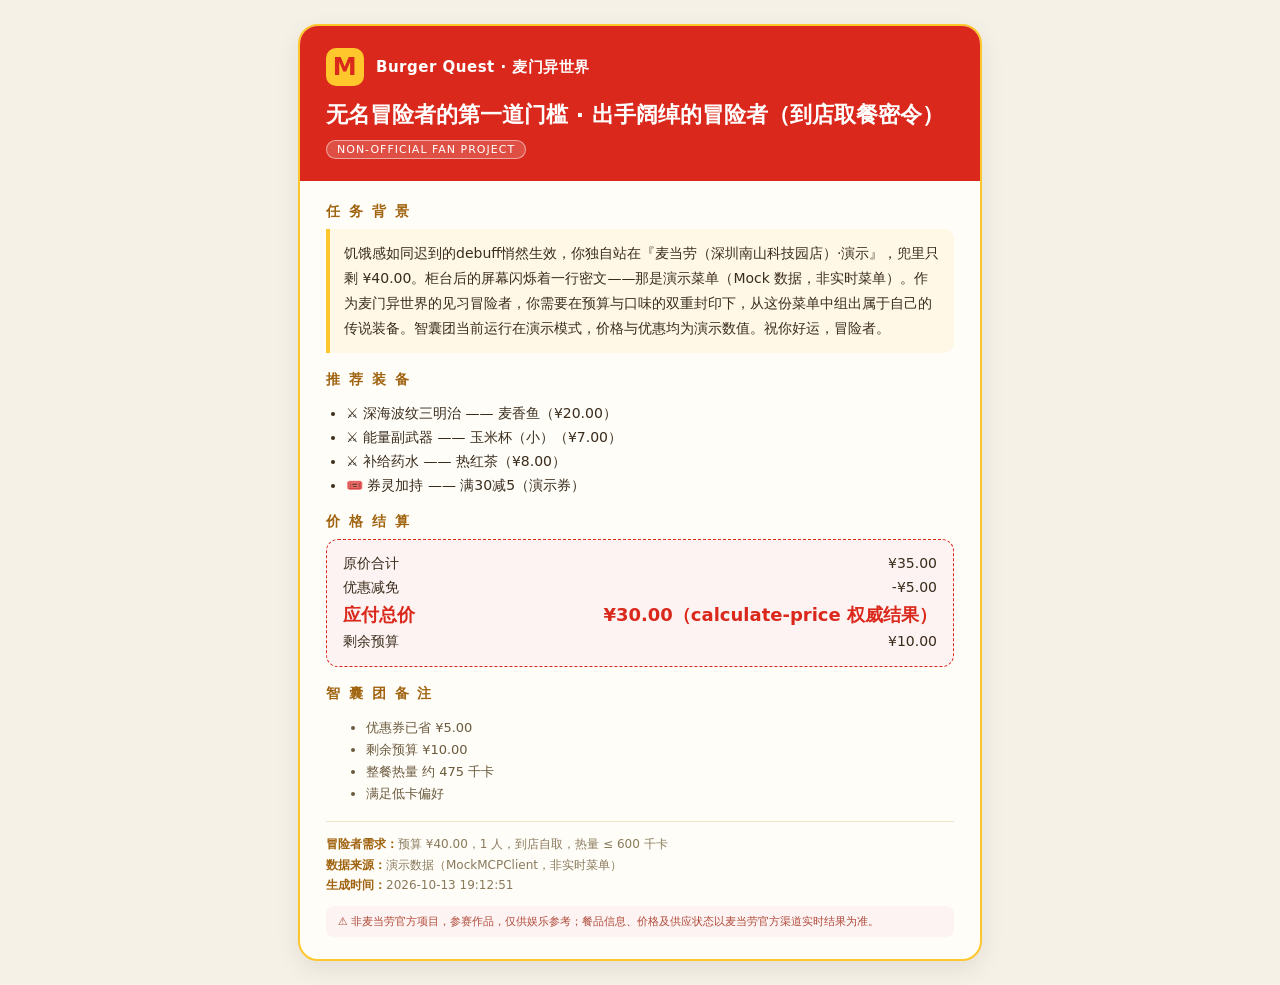
==== examples/cards/demo_light.html @ eaf690f5 "chore: 纳入演示 HTML 分享卡作为示例成果" ====
<!DOCTYPE html>
<html lang="zh-CN">
<head>
<meta charset="utf-8">
<meta name="viewport" content="width=device-width, initial-scale=1">
<title>Burger Quest · 麦门异世界 - 任务成就卡</title>
<style>
  body { margin:0; padding:24px; background:#f6f1e7; font-family:"PingFang SC","Microsoft YaHei",system-ui,sans-serif; }
  .card { max-width:680px; margin:0 auto; background:#fffdf8; border:2px solid #ffc72c; border-radius:20px; overflow:hidden; box-shadow:0 8px 24px rgba(0,0,0,.08); }
  .head { background:#da291c; color:#fff; padding:22px 26px; }
  .head .brand { display:flex; align-items:center; gap:12px; font-weight:700; font-size:15px; letter-spacing:.5px; }
  .arch { width:38px; height:38px; background:#ffc72c; color:#da291c; border-radius:10px; display:flex; align-items:center; justify-content:center; font-weight:900; font-size:24px; }
  .quest { margin-top:14px; font-size:22px; font-weight:800; line-height:1.35; }
  .tag { display:inline-block; margin-top:10px; font-size:11px; background:rgba(255,255,255,.18); border:1px solid rgba(255,255,255,.5); padding:2px 10px; border-radius:999px; letter-spacing:1px; }
  .body { padding:22px 26px; color:#3a2c1c; }
  h3 { margin:18px 0 8px; font-size:14px; color:#a0630f; letter-spacing:2px; }
  h3:first-child { margin-top:0; }
  .story { font-size:14px; line-height:1.8; background:#fff8e6; border-left:4px solid #ffc72c; padding:12px 14px; border-radius:0 10px 10px 0; }
  .gear li { margin:6px 0; font-size:14px; }
  .gear { padding-left:20px; }
  .price { background:#fdf3f2; border:1px dashed #da291c; border-radius:12px; padding:12px 16px; }
  .price .row { display:flex; justify-content:space-between; font-size:14px; padding:3px 0; }
  .price .total { font-size:18px; font-weight:800; color:#da291c; }
  .reasons li { font-size:13px; color:#6b5a3e; margin:4px 0; }
  .meta { margin-top:18px; border-top:1px solid #eee2c8; padding-top:12px; font-size:12px; color:#8a7a5c; line-height:1.7; }
  .meta b { color:#a0630f; }
  .disclaimer { margin-top:10px; font-size:11px; color:#b04a3a; background:#fdf3f2; border-radius:8px; padding:8px 12px; }
</style>
</head>
<body>
<div class="card">
  <div class="head">
    <div class="brand"><span class="arch">M</span><span>Burger Quest · 麦门异世界</span></div>
    <div class="quest">无名冒险者的第一道门槛 · 出手阔绰的冒险者（到店取餐密令）</div>
    <span class="tag">NON-OFFICIAL FAN PROJECT</span>
  </div>
  <div class="body">
    <h3>任 务 背 景</h3>
    <div class="story">饥饿感如同迟到的debuff悄然生效，你独自站在『麦当劳（深圳南山科技园店）·演示』，兜里只剩 ¥40.00。柜台后的屏幕闪烁着一行密文——那是演示菜单（Mock 数据，非实时菜单）。作为麦门异世界的见习冒险者，你需要在预算与口味的双重封印下，从这份菜单中组出属于自己的传说装备。智囊团当前运行在演示模式，价格与优惠均为演示数值。祝你好运，冒险者。</div>
    <h3>推 荐 装 备</h3>
    <ul class="gear"><li>⚔️ 深海波纹三明治 —— 麦香鱼（¥20.00）</li><li>⚔️ 能量副武器 —— 玉米杯（小）（¥7.00）</li><li>⚔️ 补给药水 —— 热红茶（¥8.00）</li><li>🎟️ 券灵加持 —— 满30减5（演示券）</li></ul>
    <h3>价 格 结 算</h3>
    <div class="price"><div class="row"><span>原价合计</span><span>¥35.00</span></div><div class="row"><span>优惠减免</span><span>-¥5.00</span></div><div class="row total"><span>应付总价</span><span>¥30.00（calculate-price 权威结果）</span></div><div class="row"><span>剩余预算</span><span>¥10.00</span></div></div>
    <h3>智 囊 团 备 注</h3>
    <ul class="reasons"><li>优惠券已省 ¥5.00</li><li>剩余预算 ¥10.00</li><li>整餐热量 约 475 千卡</li><li>满足低卡偏好</li></ul>
    <div class="meta">
      <div><b>冒险者需求：</b>预算 ¥40.00，1 人，到店自取，热量 ≤ 600 千卡</div>
      <div><b>数据来源：</b>演示数据（MockMCPClient，非实时菜单）</div>
      <div><b>生成时间：</b>2026-10-13 19:12:51</div>
    </div>
    <div class="disclaimer">⚠️ 非麦当劳官方项目，参赛作品，仅供娱乐参考；餐品信息、价格及供应状态以麦当劳官方渠道实时结果为准。</div>
  </div>
</div>
</body>
</html>
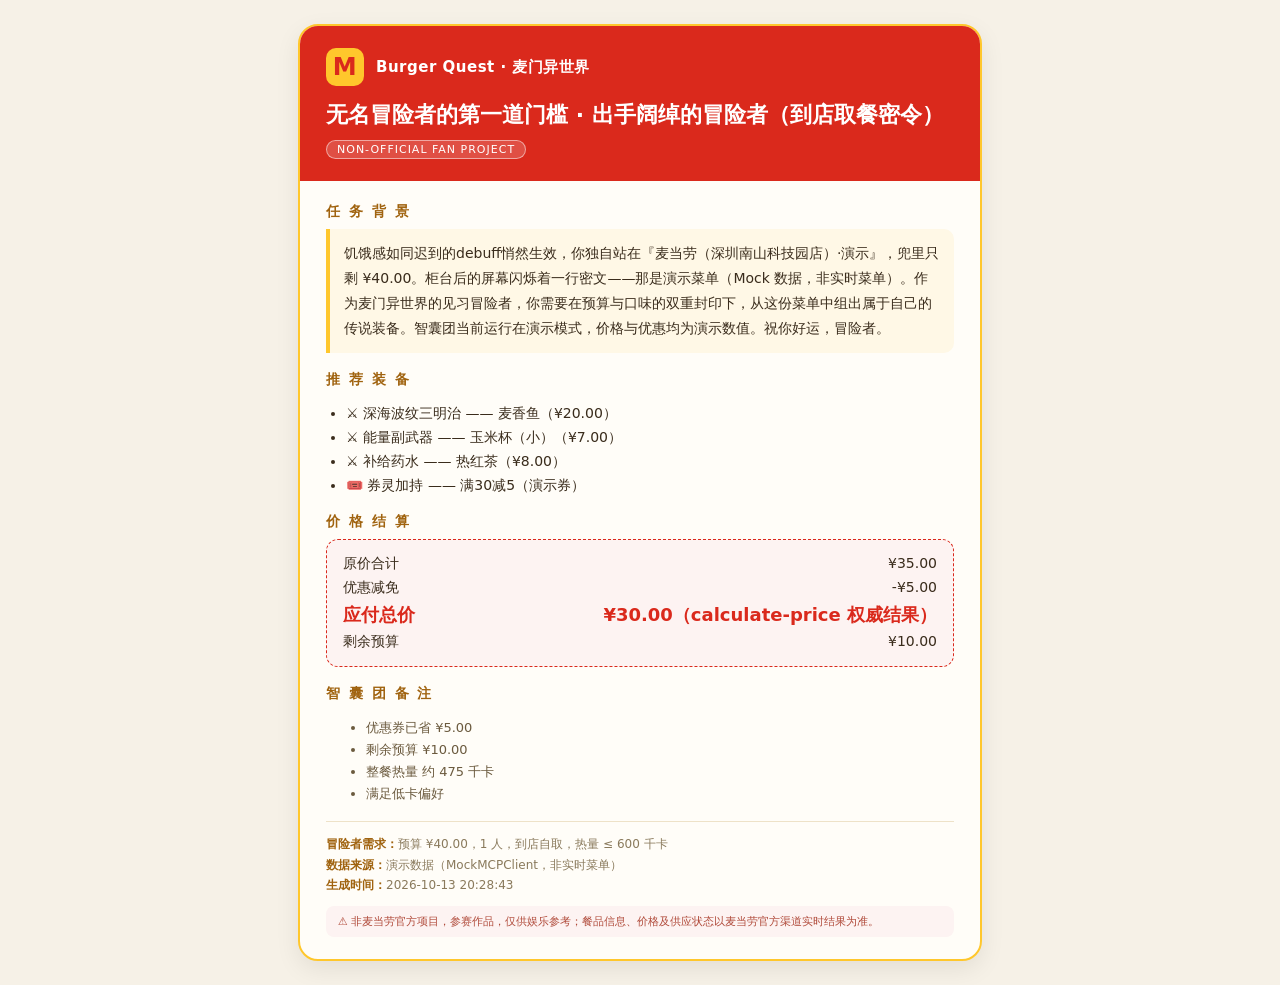
==== commit a26a29b5: "fix: 修复真实 MCP 模式使用流程（第一阶段审计后续） P0 修复： - HttpMCPClient 重写为「后台事件循环线程 + 同步门面」，修复异步方法被同步   调用导致真实模式 100%" ====
--- a/examples/cards/demo_light.html
+++ b/examples/cards/demo_light.html
@@ -46,7 +46,7 @@
     <div class="meta">
       <div><b>冒险者需求：</b>预算 ¥40.00，1 人，到店自取，热量 ≤ 600 千卡</div>
       <div><b>数据来源：</b>演示数据（MockMCPClient，非实时菜单）</div>
-      <div><b>生成时间：</b>2026-10-13 19:12:51</div>
+      <div><b>生成时间：</b>2026-10-13 20:28:43</div>
     </div>
     <div class="disclaimer">⚠️ 非麦当劳官方项目，参赛作品，仅供娱乐参考；餐品信息、价格及供应状态以麦当劳官方渠道实时结果为准。</div>
   </div>
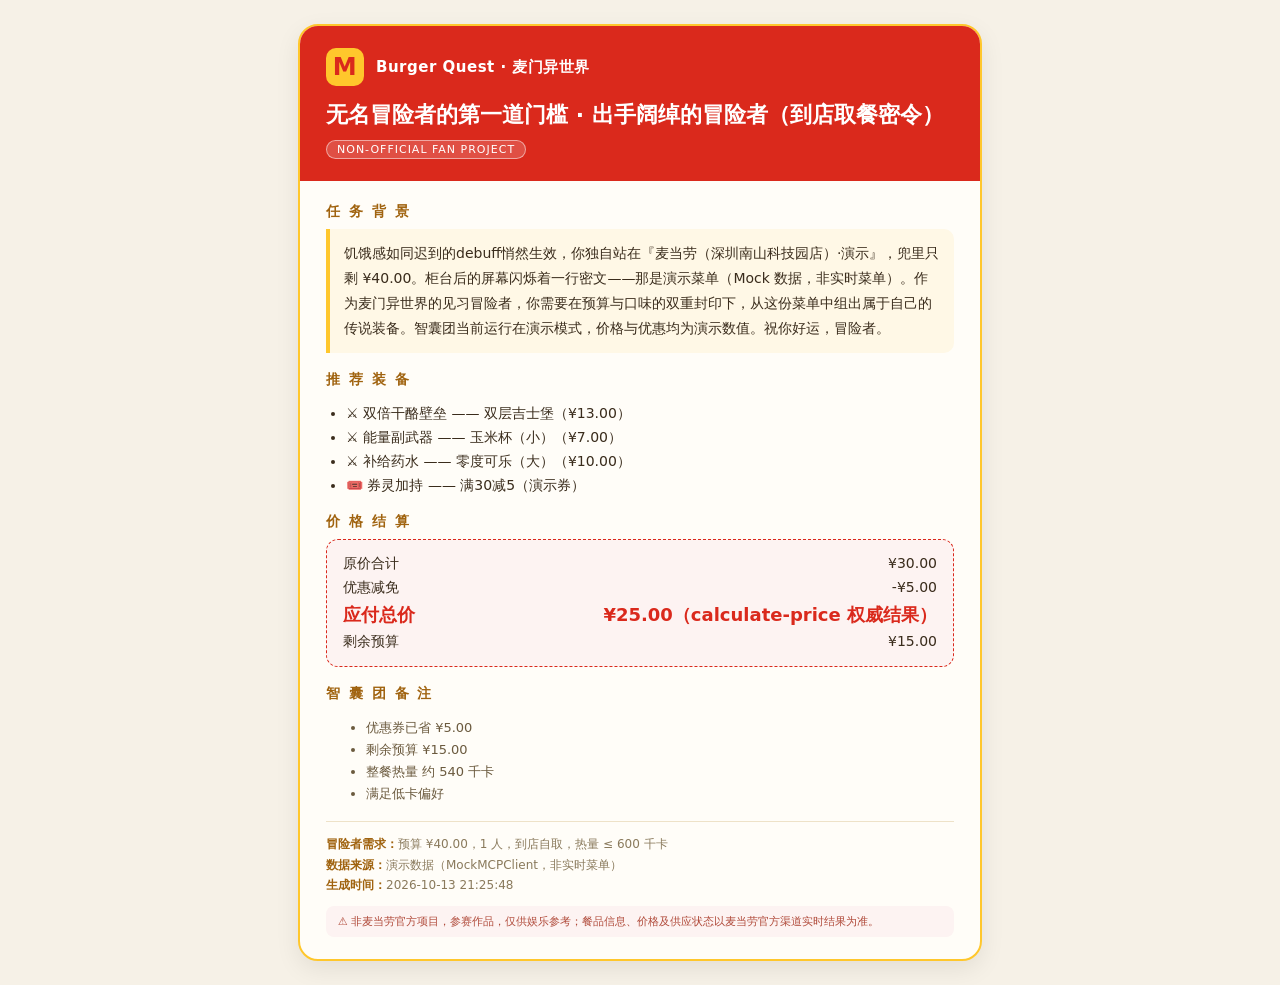
==== commit ed624ea3: "feat: 真实 MCP 联调落地——按官方工具链重构数据流（Token 实测） 联调发现（2026-10-13，官方 Token + mcp 1.27.2）： - query-meals 只返回餐品" ====
--- a/examples/cards/demo_light.html
+++ b/examples/cards/demo_light.html
@@ -38,15 +38,15 @@
     <h3>任 务 背 景</h3>
     <div class="story">饥饿感如同迟到的debuff悄然生效，你独自站在『麦当劳（深圳南山科技园店）·演示』，兜里只剩 ¥40.00。柜台后的屏幕闪烁着一行密文——那是演示菜单（Mock 数据，非实时菜单）。作为麦门异世界的见习冒险者，你需要在预算与口味的双重封印下，从这份菜单中组出属于自己的传说装备。智囊团当前运行在演示模式，价格与优惠均为演示数值。祝你好运，冒险者。</div>
     <h3>推 荐 装 备</h3>
-    <ul class="gear"><li>⚔️ 深海波纹三明治 —— 麦香鱼（¥20.00）</li><li>⚔️ 能量副武器 —— 玉米杯（小）（¥7.00）</li><li>⚔️ 补给药水 —— 热红茶（¥8.00）</li><li>🎟️ 券灵加持 —— 满30减5（演示券）</li></ul>
+    <ul class="gear"><li>⚔️ 双倍干酪壁垒 —— 双层吉士堡（¥13.00）</li><li>⚔️ 能量副武器 —— 玉米杯（小）（¥7.00）</li><li>⚔️ 补给药水 —— 零度可乐（大）（¥10.00）</li><li>🎟️ 券灵加持 —— 满30减5（演示券）</li></ul>
     <h3>价 格 结 算</h3>
-    <div class="price"><div class="row"><span>原价合计</span><span>¥35.00</span></div><div class="row"><span>优惠减免</span><span>-¥5.00</span></div><div class="row total"><span>应付总价</span><span>¥30.00（calculate-price 权威结果）</span></div><div class="row"><span>剩余预算</span><span>¥10.00</span></div></div>
+    <div class="price"><div class="row"><span>原价合计</span><span>¥30.00</span></div><div class="row"><span>优惠减免</span><span>-¥5.00</span></div><div class="row total"><span>应付总价</span><span>¥25.00（calculate-price 权威结果）</span></div><div class="row"><span>剩余预算</span><span>¥15.00</span></div></div>
     <h3>智 囊 团 备 注</h3>
-    <ul class="reasons"><li>优惠券已省 ¥5.00</li><li>剩余预算 ¥10.00</li><li>整餐热量 约 475 千卡</li><li>满足低卡偏好</li></ul>
+    <ul class="reasons"><li>优惠券已省 ¥5.00</li><li>剩余预算 ¥15.00</li><li>整餐热量 约 540 千卡</li><li>满足低卡偏好</li></ul>
     <div class="meta">
       <div><b>冒险者需求：</b>预算 ¥40.00，1 人，到店自取，热量 ≤ 600 千卡</div>
       <div><b>数据来源：</b>演示数据（MockMCPClient，非实时菜单）</div>
-      <div><b>生成时间：</b>2026-10-13 20:28:43</div>
+      <div><b>生成时间：</b>2026-10-13 21:25:48</div>
     </div>
     <div class="disclaimer">⚠️ 非麦当劳官方项目，参赛作品，仅供娱乐参考；餐品信息、价格及供应状态以麦当劳官方渠道实时结果为准。</div>
   </div>
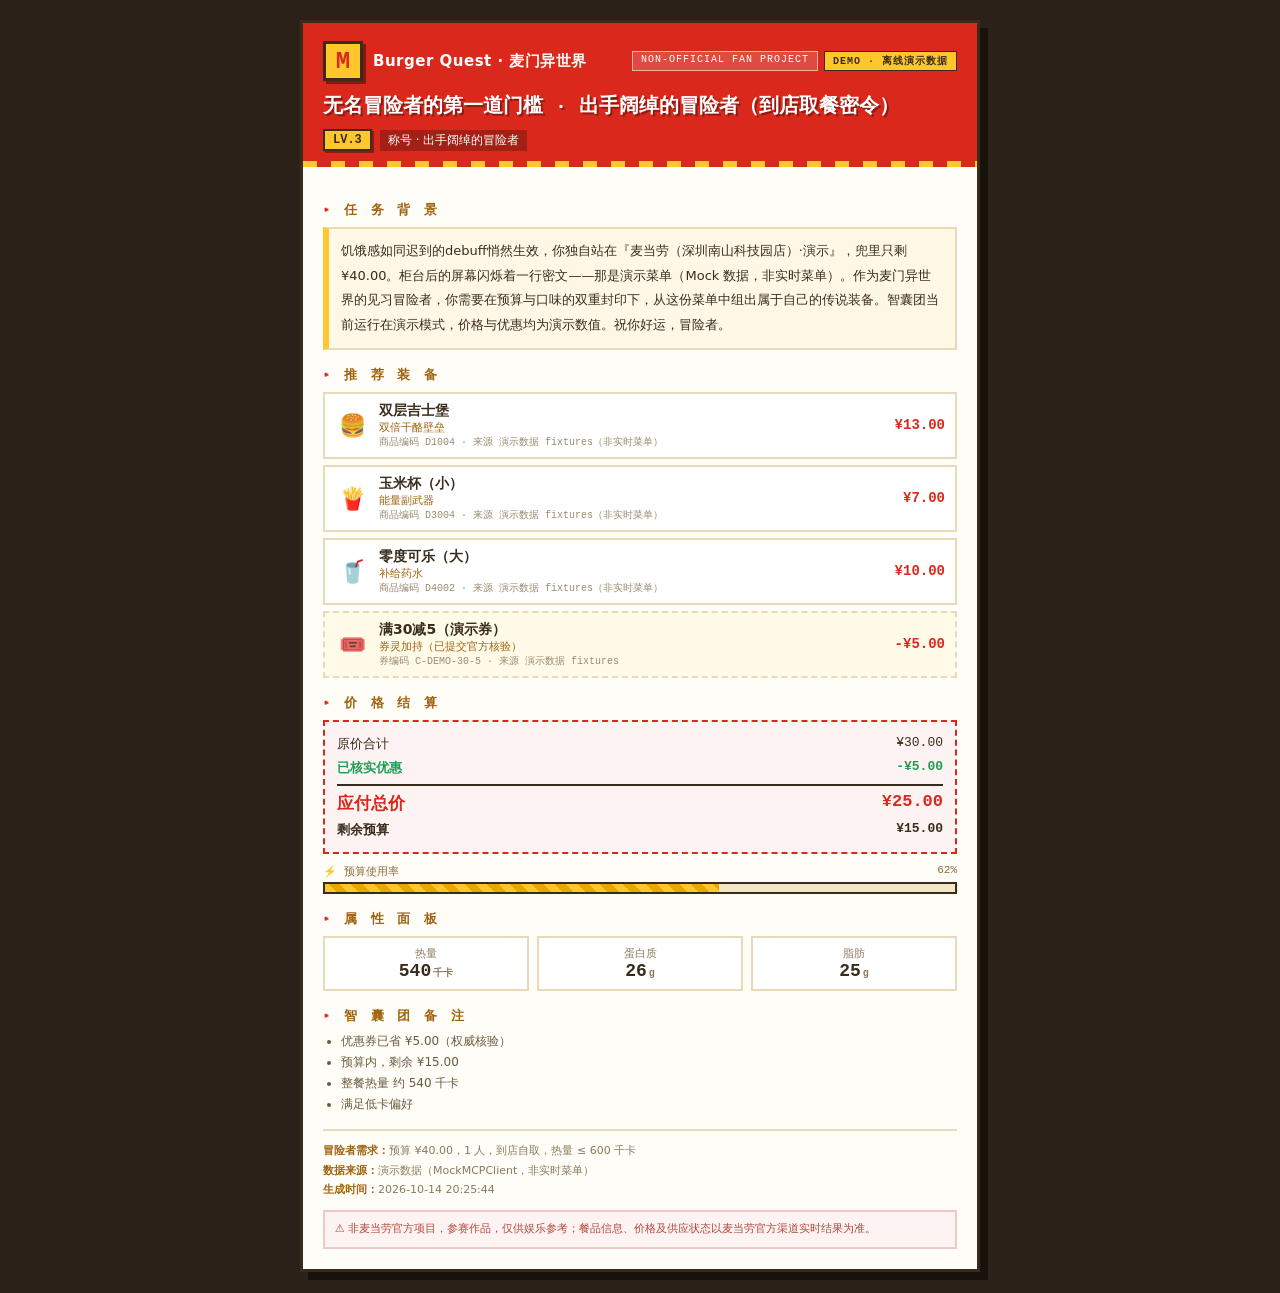
==== commit aaf1c2e7: "feat: 成就卡视觉升级——复古 RPG 界面 + 红黄配色，诚实标注 LIVE/DEMO 与未知数据 直接改 cards.py（不另建前端），设计方向「复古 RPG + 麦当劳红黄 + 汉堡冒险」" ====
--- a/examples/cards/demo_light.html
+++ b/examples/cards/demo_light.html
@@ -1,55 +1,143 @@
-<!DOCTYPE html>
-<html lang="zh-CN">
-<head>
-<meta charset="utf-8">
-<meta name="viewport" content="width=device-width, initial-scale=1">
-<title>Burger Quest · 麦门异世界 - 任务成就卡</title>
-<style>
-  body { margin:0; padding:24px; background:#f6f1e7; font-family:"PingFang SC","Microsoft YaHei",system-ui,sans-serif; }
-  .card { max-width:680px; margin:0 auto; background:#fffdf8; border:2px solid #ffc72c; border-radius:20px; overflow:hidden; box-shadow:0 8px 24px rgba(0,0,0,.08); }
-  .head { background:#da291c; color:#fff; padding:22px 26px; }
-  .head .brand { display:flex; align-items:center; gap:12px; font-weight:700; font-size:15px; letter-spacing:.5px; }
-  .arch { width:38px; height:38px; background:#ffc72c; color:#da291c; border-radius:10px; display:flex; align-items:center; justify-content:center; font-weight:900; font-size:24px; }
-  .quest { margin-top:14px; font-size:22px; font-weight:800; line-height:1.35; }
-  .tag { display:inline-block; margin-top:10px; font-size:11px; background:rgba(255,255,255,.18); border:1px solid rgba(255,255,255,.5); padding:2px 10px; border-radius:999px; letter-spacing:1px; }
-  .body { padding:22px 26px; color:#3a2c1c; }
-  h3 { margin:18px 0 8px; font-size:14px; color:#a0630f; letter-spacing:2px; }
-  h3:first-child { margin-top:0; }
-  .story { font-size:14px; line-height:1.8; background:#fff8e6; border-left:4px solid #ffc72c; padding:12px 14px; border-radius:0 10px 10px 0; }
-  .gear li { margin:6px 0; font-size:14px; }
-  .gear { padding-left:20px; }
-  .price { background:#fdf3f2; border:1px dashed #da291c; border-radius:12px; padding:12px 16px; }
-  .price .row { display:flex; justify-content:space-between; font-size:14px; padding:3px 0; }
-  .price .total { font-size:18px; font-weight:800; color:#da291c; }
-  .reasons li { font-size:13px; color:#6b5a3e; margin:4px 0; }
-  .meta { margin-top:18px; border-top:1px solid #eee2c8; padding-top:12px; font-size:12px; color:#8a7a5c; line-height:1.7; }
-  .meta b { color:#a0630f; }
-  .disclaimer { margin-top:10px; font-size:11px; color:#b04a3a; background:#fdf3f2; border-radius:8px; padding:8px 12px; }
-</style>
-</head>
-<body>
-<div class="card">
-  <div class="head">
-    <div class="brand"><span class="arch">M</span><span>Burger Quest · 麦门异世界</span></div>
-    <div class="quest">无名冒险者的第一道门槛 · 出手阔绰的冒险者（到店取餐密令）</div>
-    <span class="tag">NON-OFFICIAL FAN PROJECT</span>
-  </div>
-  <div class="body">
-    <h3>任 务 背 景</h3>
-    <div class="story">饥饿感如同迟到的debuff悄然生效，你独自站在『麦当劳（深圳南山科技园店）·演示』，兜里只剩 ¥40.00。柜台后的屏幕闪烁着一行密文——那是演示菜单（Mock 数据，非实时菜单）。作为麦门异世界的见习冒险者，你需要在预算与口味的双重封印下，从这份菜单中组出属于自己的传说装备。智囊团当前运行在演示模式，价格与优惠均为演示数值。祝你好运，冒险者。</div>
-    <h3>推 荐 装 备</h3>
-    <ul class="gear"><li>⚔️ 双倍干酪壁垒 —— 双层吉士堡（¥13.00）</li><li>⚔️ 能量副武器 —— 玉米杯（小）（¥7.00）</li><li>⚔️ 补给药水 —— 零度可乐（大）（¥10.00）</li><li>🎟️ 券灵加持 —— 满30减5（演示券）</li></ul>
-    <h3>价 格 结 算</h3>
-    <div class="price"><div class="row"><span>原价合计</span><span>¥30.00</span></div><div class="row"><span>优惠减免</span><span>-¥5.00</span></div><div class="row total"><span>应付总价</span><span>¥25.00（calculate-price 权威结果）</span></div><div class="row"><span>剩余预算</span><span>¥15.00</span></div></div>
-    <h3>智 囊 团 备 注</h3>
-    <ul class="reasons"><li>优惠券已省 ¥5.00</li><li>剩余预算 ¥15.00</li><li>整餐热量 约 540 千卡</li><li>满足低卡偏好</li></ul>
-    <div class="meta">
-      <div><b>冒险者需求：</b>预算 ¥40.00，1 人，到店自取，热量 ≤ 600 千卡</div>
-      <div><b>数据来源：</b>演示数据（MockMCPClient，非实时菜单）</div>
-      <div><b>生成时间：</b>2026-10-13 21:25:48</div>
-    </div>
-    <div class="disclaimer">⚠️ 非麦当劳官方项目，参赛作品，仅供娱乐参考；餐品信息、价格及供应状态以麦当劳官方渠道实时结果为准。</div>
-  </div>
-</div>
-</body>
-</html>
+<!DOCTYPE html>
+<html lang="zh-CN">
+<head>
+<meta charset="utf-8">
+<meta name="viewport" content="width=device-width, initial-scale=1">
+<title>Burger Quest · 麦门异世界 - 任务成就卡</title>
+<style>
+  :root { --mc-red:#da291c; --mc-yellow:#ffc72c; --ink:#3a2c1c; --paper:#fffdf8; --line:#e8d9b8; }
+  * { box-sizing:border-box; }
+  body { margin:0; padding:20px 12px; background:#2b2118; font-family:"PingFang SC","Microsoft YaHei",system-ui,sans-serif; }
+  .card { max-width:680px; margin:0 auto; background:var(--paper); border:3px solid var(--ink);
+    box-shadow:8px 8px 0 rgba(0,0,0,.45); overflow:hidden; }
+  /* ---------- 头部：品牌 + 任务标题 ---------- */
+  .head { background:var(--mc-red); color:#fff; padding:18px 20px 16px; position:relative; }
+  .head::after { content:""; position:absolute; left:0; right:0; bottom:0; height:6px;
+    background:repeating-linear-gradient(90deg,var(--mc-yellow) 0 14px,transparent 14px 28px); }
+  .brand-row { display:flex; align-items:center; gap:10px; flex-wrap:wrap; }
+  .arch { width:40px; height:40px; background:var(--mc-yellow); color:var(--mc-red); border:3px solid var(--ink);
+    display:flex; align-items:center; justify-content:center; font-weight:900; font-size:24px;
+    font-family:ui-monospace,Consolas,monospace; box-shadow:3px 3px 0 rgba(0,0,0,.4); }
+  .brand { font-weight:800; font-size:15px; letter-spacing:.5px; }
+  .badges { margin-left:auto; display:flex; gap:6px; flex-wrap:wrap; }
+  .tag { font-size:10px; background:rgba(255,255,255,.16); border:1px solid rgba(255,255,255,.55);
+    padding:2px 8px; letter-spacing:1px; font-family:ui-monospace,Consolas,monospace; }
+  .mode { font-size:10px; padding:2px 8px; border:1px solid var(--ink); font-weight:800;
+    font-family:ui-monospace,Consolas,monospace; letter-spacing:1px; }
+  .mode.live { background:#1f9d55; color:#fff; }
+  .mode.demo { background:var(--mc-yellow); color:var(--ink); }
+  .quest { margin-top:12px; font-size:20px; font-weight:900; line-height:1.4;
+    font-family:ui-monospace,Consolas,monospace; text-shadow:2px 2px 0 rgba(0,0,0,.35); }
+  .title-row { display:flex; align-items:center; gap:8px; margin-top:8px; flex-wrap:wrap; }
+  .lv { background:var(--mc-yellow); color:var(--ink); border:2px solid var(--ink); font-weight:900;
+    font-size:12px; padding:2px 8px; font-family:ui-monospace,Consolas,monospace; box-shadow:2px 2px 0 rgba(0,0,0,.35); }
+  .tier { font-size:12px; background:rgba(0,0,0,.25); padding:2px 8px; }
+  /* ---------- 主体 ---------- */
+  .body { padding:18px 20px 20px; color:var(--ink); }
+  h3 { margin:16px 0 8px; font-size:13px; color:#a0630f; letter-spacing:3px;
+    font-family:ui-monospace,Consolas,monospace; }
+  h3::before { content:"▸ "; color:var(--mc-red); }
+  .story { font-size:13px; line-height:1.9; background:#fff8e6; border:2px solid var(--line);
+    border-left:6px solid var(--mc-yellow); padding:10px 12px; }
+  /* ---------- 装备 ---------- */
+  .gear { list-style:none; margin:0; padding:0; }
+  .gear-item { display:flex; align-items:center; gap:10px; padding:8px 10px; margin:6px 0;
+    background:#fff; border:2px solid var(--line); }
+  .gear-item.coupon { background:#fffbe8; border-style:dashed; }
+  .g-icon { font-size:22px; width:34px; text-align:center; flex:none; }
+  .g-body { flex:1; min-width:0; }
+  .g-name { display:block; font-size:14px; font-weight:700; }
+  .qty { color:var(--mc-red); font-weight:900; margin-left:2px; }
+  .g-epithet { display:block; font-size:11px; color:#a0630f; }
+  .g-code { display:block; font-size:10px; color:#9b8b6e; font-family:ui-monospace,Consolas,monospace;
+    word-break:break-all; }
+  .g-price { font-size:14px; font-weight:800; color:var(--mc-red); white-space:nowrap; font-family:ui-monospace,Consolas,monospace; }
+  /* ---------- 价格结算 ---------- */
+  .price { background:#fdf3f2; border:2px dashed var(--mc-red); padding:10px 12px; }
+  .p-row { display:flex; justify-content:space-between; gap:10px; font-size:13px; padding:3px 0;
+    font-family:ui-monospace,Consolas,monospace; }
+  .p-row.total { font-size:17px; font-weight:900; color:var(--mc-red); border-top:2px solid var(--ink);
+    margin-top:4px; padding-top:6px; }
+  .p-row.discount { color:#1f9d55; font-weight:700; }
+  .p-row.remain { font-weight:700; }
+  .p-row.over { color:#b00; font-weight:900; }
+  .p-row .unknown { color:#8a7a5c; font-size:12px; }
+  .bar-wrap { margin-top:10px; }
+  .bar-label { display:flex; justify-content:space-between; font-size:11px; color:#8a6b3a;
+    font-family:ui-monospace,Consolas,monospace; margin-bottom:3px; }
+  .bar { height:12px; background:#f3e7c8; border:2px solid var(--ink); }
+  .bar-fill { height:100%; background:repeating-linear-gradient(45deg,var(--mc-yellow) 0 8px,#e6a700 8px 16px); }
+  .bar-wrap.over .bar-fill { background:repeating-linear-gradient(45deg,#c00 0 8px,#800 8px 16px); }
+  /* ---------- 属性面板 ---------- */
+  .stats { display:flex; gap:8px; flex-wrap:wrap; }
+  .stat { flex:1; min-width:88px; background:#fff; border:2px solid var(--line); padding:8px;
+    text-align:center; }
+  .s-k { display:block; font-size:11px; color:#8a7a5c; }
+  .s-v { display:block; font-size:18px; font-weight:900; color:var(--ink);
+    font-family:ui-monospace,Consolas,monospace; }
+  .s-v i { font-size:10px; font-style:normal; color:#8a7a5c; margin-left:2px; }
+  .s-v.unknown, .s-unknown { color:#8a7a5c; font-size:12px; font-weight:400; }
+  .unknown-stats { display:block; background:#fff; border:2px dashed var(--line); padding:10px;
+    font-size:12px; color:#8a7a5c; }
+  .stats-note { width:100%; font-size:11px; color:#a0630f; margin-top:4px; }
+  /* ---------- 备注 ---------- */
+  .reasons, .unmet { margin:0; padding-left:18px; }
+  .reasons li { font-size:12px; color:#6b5a3e; margin:4px 0; }
+  .unmet li { font-size:12px; color:#a0630f; margin:4px 0; }
+  /* ---------- 页脚 ---------- */
+  .meta { margin-top:16px; border-top:2px solid var(--line); padding-top:10px; font-size:11px;
+    color:#8a7a5c; line-height:1.8; word-break:break-all; }
+  .meta b { color:#a0630f; }
+  .disclaimer { margin-top:10px; font-size:11px; color:#b04a3a; background:#fdf3f2;
+    border:2px solid #f0c9c4; padding:8px 10px; line-height:1.7; }
+  /* ---------- 移动端 ---------- */
+  @media (max-width:480px) {
+    body { padding:10px 6px; }
+    .body { padding:14px 12px 16px; }
+    .quest { font-size:16px; }
+    .g-price { font-size:12px; }
+    .p-row { font-size:12px; }
+    .p-row.total { font-size:15px; }
+  }
+  /* ---------- 打印 ---------- */
+  @media print {
+    body { background:#fff; padding:0; }
+    .card { box-shadow:none; border-width:2px; max-width:100%; }
+    .gear-item, .price, .stats, .story { break-inside:avoid; }
+  }
+</style>
+</head>
+<body>
+<div class="card">
+  <div class="head">
+    <div class="brand-row">
+      <span class="arch">M</span>
+      <span class="brand">Burger Quest · 麦门异世界</span>
+      <span class="badges"><span class="tag">NON-OFFICIAL FAN PROJECT</span><span class="mode demo">DEMO · 离线演示数据</span></span>
+    </div>
+    <div class="quest">无名冒险者的第一道门槛 · 出手阔绰的冒险者（到店取餐密令）</div>
+    <div class="title-row"><span class="lv">LV.3</span><span class="tier">称号 · 出手阔绰的冒险者</span></div>
+  </div>
+  <div class="body">
+    <h3>任 务 背 景</h3>
+    <div class="story">饥饿感如同迟到的debuff悄然生效，你独自站在『麦当劳（深圳南山科技园店）·演示』，兜里只剩 ¥40.00。柜台后的屏幕闪烁着一行密文——那是演示菜单（Mock 数据，非实时菜单）。作为麦门异世界的见习冒险者，你需要在预算与口味的双重封印下，从这份菜单中组出属于自己的传说装备。智囊团当前运行在演示模式，价格与优惠均为演示数值。祝你好运，冒险者。</div>
+    <h3>推 荐 装 备</h3>
+    <ul class="gear"><li class="gear-item"><span class="g-icon">🍔</span><span class="g-body"><span class="g-name">双层吉士堡</span><span class="g-epithet">双倍干酪壁垒</span><span class="g-code">商品编码 D1004 · 来源 演示数据 fixtures（非实时菜单）</span></span><span class="g-price">¥13.00</span></li><li class="gear-item"><span class="g-icon">🍟</span><span class="g-body"><span class="g-name">玉米杯（小）</span><span class="g-epithet">能量副武器</span><span class="g-code">商品编码 D3004 · 来源 演示数据 fixtures（非实时菜单）</span></span><span class="g-price">¥7.00</span></li><li class="gear-item"><span class="g-icon">🥤</span><span class="g-body"><span class="g-name">零度可乐（大）</span><span class="g-epithet">补给药水</span><span class="g-code">商品编码 D4002 · 来源 演示数据 fixtures（非实时菜单）</span></span><span class="g-price">¥10.00</span></li><li class="gear-item coupon"><span class="g-icon">🎟️</span><span class="g-body"><span class="g-name">满30减5（演示券）</span><span class="g-epithet">券灵加持（已提交官方核验）</span><span class="g-code">券编码 C-DEMO-30-5 · 来源 演示数据 fixtures</span></span><span class="g-price">-¥5.00</span></li></ul>
+    <h3>价 格 结 算</h3>
+    <div class="price"><div class="p-row "><span>原价合计</span><span>¥30.00</span></div><div class="p-row discount"><span>已核实优惠</span><span>-¥5.00</span></div><div class="p-row total"><span>应付总价</span><span>¥25.00</span></div><div class="p-row remain"><span>剩余预算</span><span>¥15.00</span></div></div>
+    <div class="bar-wrap "><div class="bar-label"><span>⚡ 预算使用率</span><span>62%</span></div><div class="bar"><div class="bar-fill" style="width:62.5%"></div></div></div>
+    <h3>属 性 面 板</h3>
+    <div class="stats"><div class="stat"><span class="s-k">热量</span><span class="s-v">540<i>千卡</i></span></div><div class="stat"><span class="s-k">蛋白质</span><span class="s-v">26<i>g</i></span></div><div class="stat"><span class="s-k">脂肪</span><span class="s-v">25<i>g</i></span></div></div>
+    <h3>智 囊 团 备 注</h3>
+    <ul class="reasons"><li>优惠券已省 ¥5.00（权威核验）</li><li>预算内，剩余 ¥15.00</li><li>整餐热量 约 540 千卡</li><li>满足低卡偏好</li></ul>
+    
+    <div class="meta">
+      <div><b>冒险者需求：</b>预算 ¥40.00，1 人，到店自取，热量 ≤ 600 千卡</div>
+      <div><b>数据来源：</b>演示数据（MockMCPClient，非实时菜单）</div>
+      <div><b>生成时间：</b>2026-10-14 20:25:44</div>
+    </div>
+    <div class="disclaimer">⚠️ 非麦当劳官方项目，参赛作品，仅供娱乐参考；餐品信息、价格及供应状态以麦当劳官方渠道实时结果为准。</div>
+  </div>
+</div>
+</body>
+</html>
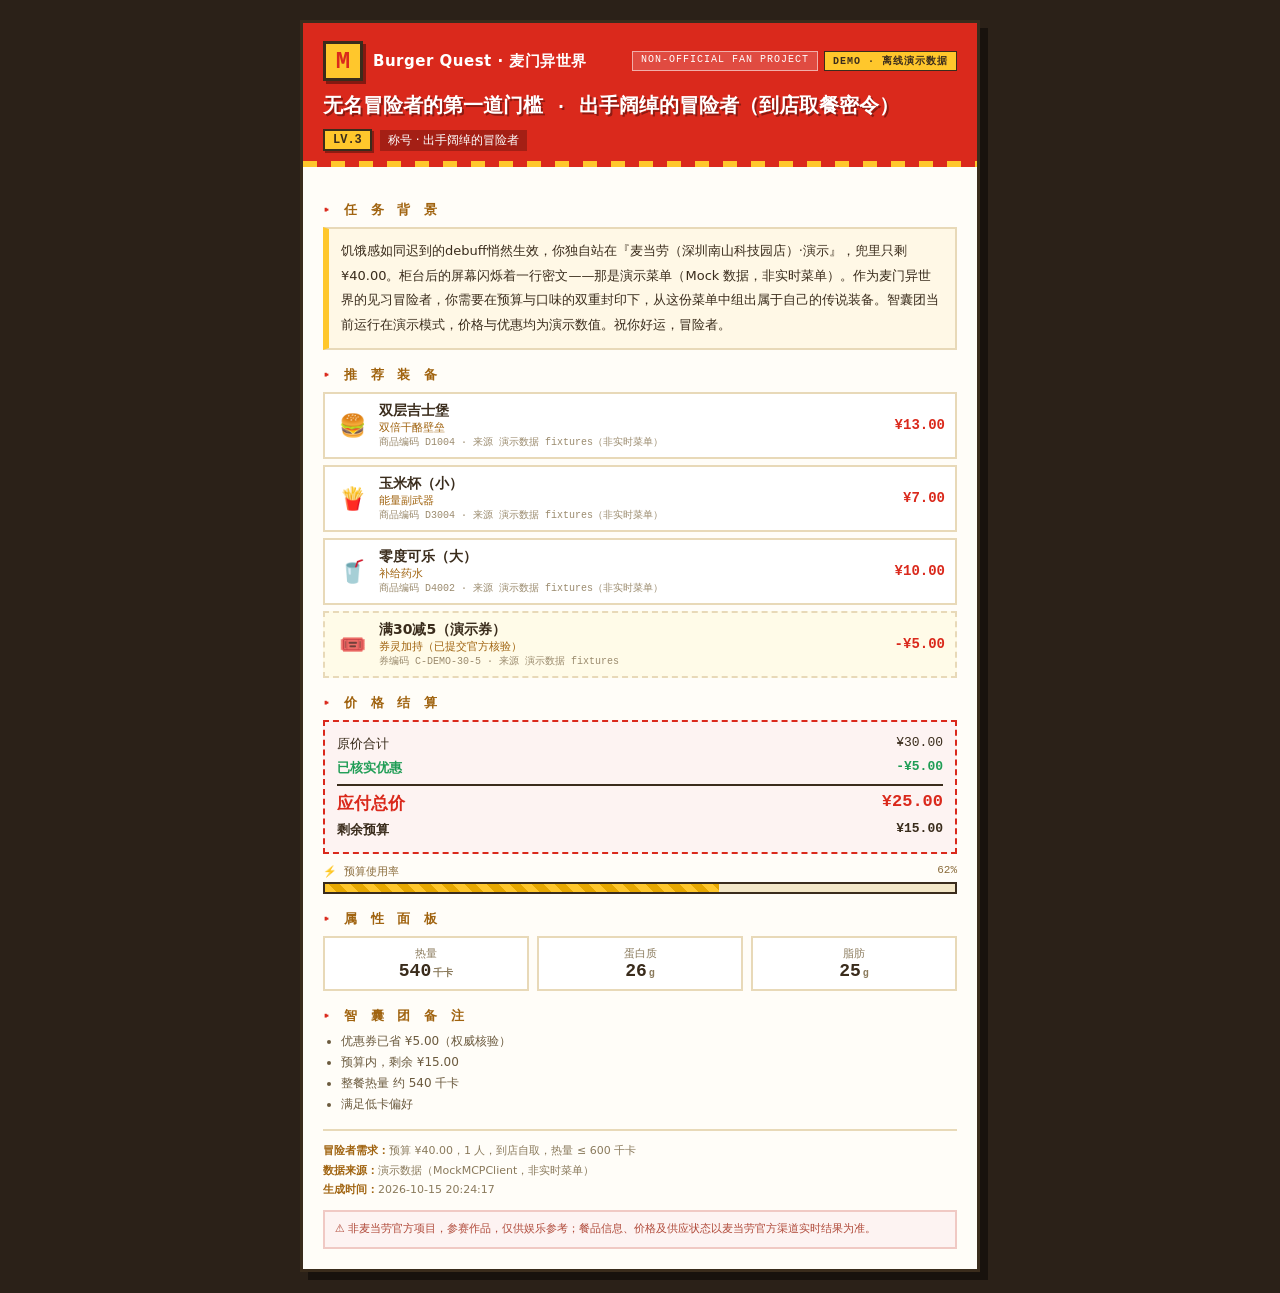
==== commit 58a2cf71: "ci: GitHub Actions——Python 3.10-3.13 矩阵测试 + 质量门禁（无个人 Token） 两个 job：  test（矩阵 3.10/3.11/3.12/3.13，fai" ====
--- a/examples/cards/demo_light.html
+++ b/examples/cards/demo_light.html
@@ -134,7 +134,7 @@
     <div class="meta">
       <div><b>冒险者需求：</b>预算 ¥40.00，1 人，到店自取，热量 ≤ 600 千卡</div>
       <div><b>数据来源：</b>演示数据（MockMCPClient，非实时菜单）</div>
-      <div><b>生成时间：</b>2026-10-14 20:25:44</div>
+      <div><b>生成时间：</b>2026-10-15 20:24:17</div>
     </div>
     <div class="disclaimer">⚠️ 非麦当劳官方项目，参赛作品，仅供娱乐参考；餐品信息、价格及供应状态以麦当劳官方渠道实时结果为准。</div>
   </div>
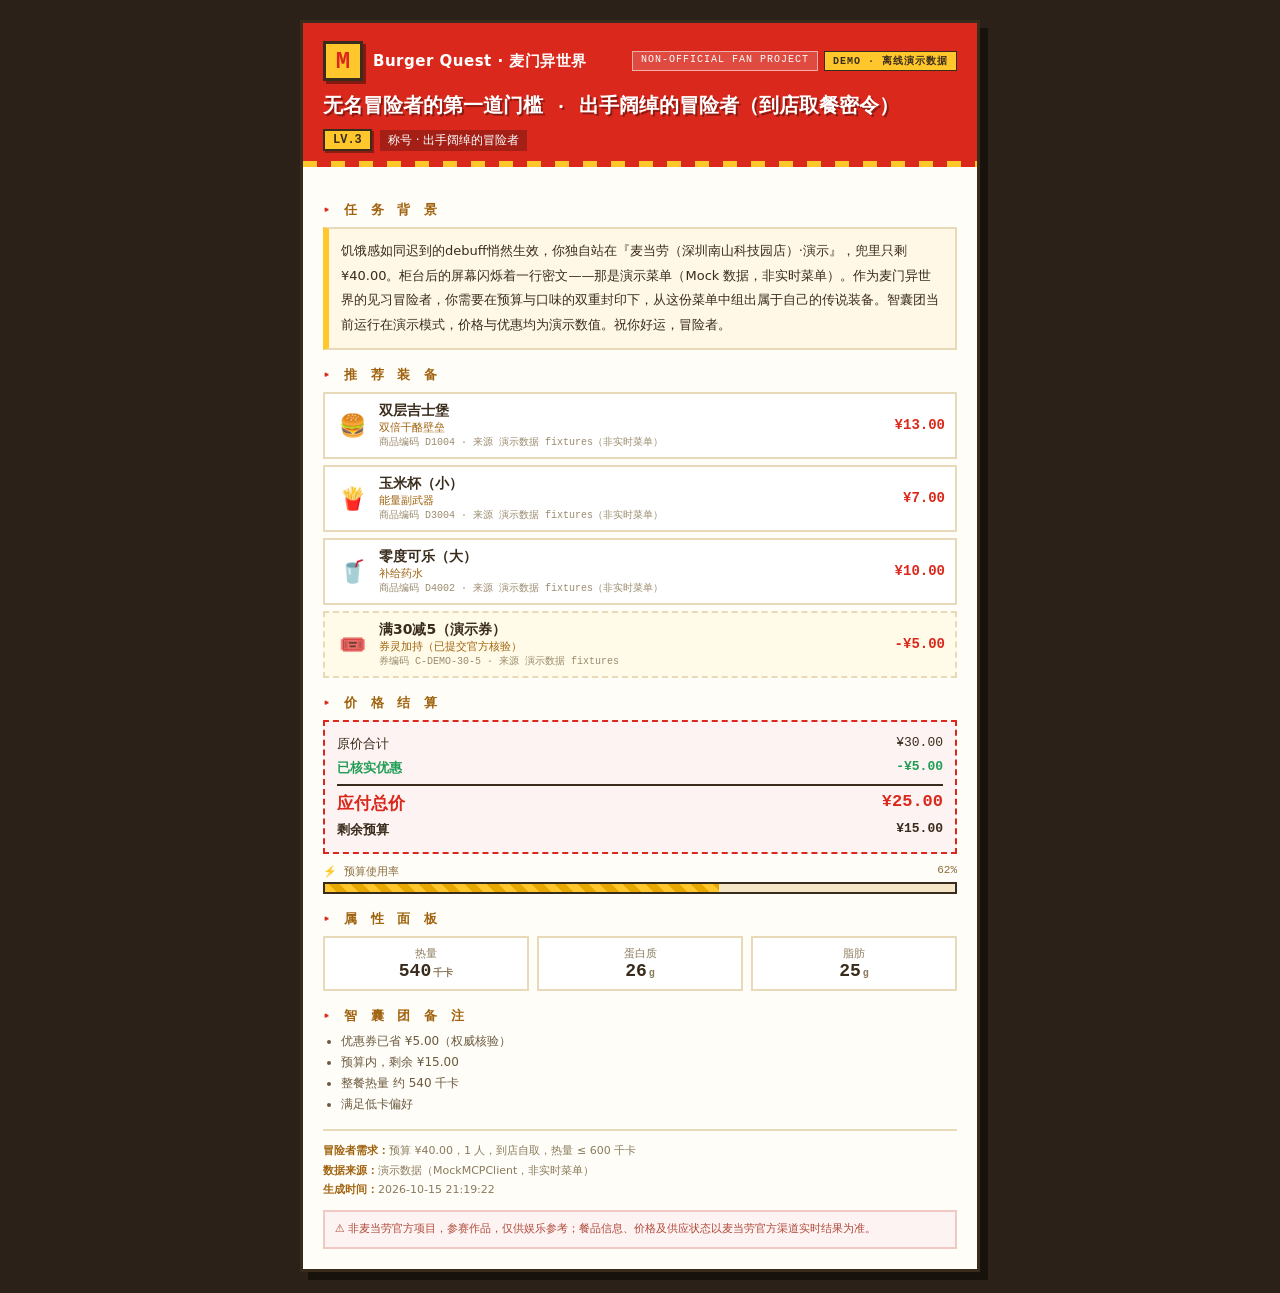
==== commit 507a8b6a: "fix: 卡片渲染消除行尾空白——CI 空白检查抓到的真实问题 CI git diff --check 抓到 4 张示例卡 133 行有 trailing whitespace： 模板占位符 {bud" ====
--- a/examples/cards/demo_light.html
+++ b/examples/cards/demo_light.html
@@ -1,143 +1,143 @@
-<!DOCTYPE html>
-<html lang="zh-CN">
-<head>
-<meta charset="utf-8">
-<meta name="viewport" content="width=device-width, initial-scale=1">
-<title>Burger Quest · 麦门异世界 - 任务成就卡</title>
-<style>
-  :root { --mc-red:#da291c; --mc-yellow:#ffc72c; --ink:#3a2c1c; --paper:#fffdf8; --line:#e8d9b8; }
-  * { box-sizing:border-box; }
-  body { margin:0; padding:20px 12px; background:#2b2118; font-family:"PingFang SC","Microsoft YaHei",system-ui,sans-serif; }
-  .card { max-width:680px; margin:0 auto; background:var(--paper); border:3px solid var(--ink);
-    box-shadow:8px 8px 0 rgba(0,0,0,.45); overflow:hidden; }
-  /* ---------- 头部：品牌 + 任务标题 ---------- */
-  .head { background:var(--mc-red); color:#fff; padding:18px 20px 16px; position:relative; }
-  .head::after { content:""; position:absolute; left:0; right:0; bottom:0; height:6px;
-    background:repeating-linear-gradient(90deg,var(--mc-yellow) 0 14px,transparent 14px 28px); }
-  .brand-row { display:flex; align-items:center; gap:10px; flex-wrap:wrap; }
-  .arch { width:40px; height:40px; background:var(--mc-yellow); color:var(--mc-red); border:3px solid var(--ink);
-    display:flex; align-items:center; justify-content:center; font-weight:900; font-size:24px;
-    font-family:ui-monospace,Consolas,monospace; box-shadow:3px 3px 0 rgba(0,0,0,.4); }
-  .brand { font-weight:800; font-size:15px; letter-spacing:.5px; }
-  .badges { margin-left:auto; display:flex; gap:6px; flex-wrap:wrap; }
-  .tag { font-size:10px; background:rgba(255,255,255,.16); border:1px solid rgba(255,255,255,.55);
-    padding:2px 8px; letter-spacing:1px; font-family:ui-monospace,Consolas,monospace; }
-  .mode { font-size:10px; padding:2px 8px; border:1px solid var(--ink); font-weight:800;
-    font-family:ui-monospace,Consolas,monospace; letter-spacing:1px; }
-  .mode.live { background:#1f9d55; color:#fff; }
-  .mode.demo { background:var(--mc-yellow); color:var(--ink); }
-  .quest { margin-top:12px; font-size:20px; font-weight:900; line-height:1.4;
-    font-family:ui-monospace,Consolas,monospace; text-shadow:2px 2px 0 rgba(0,0,0,.35); }
-  .title-row { display:flex; align-items:center; gap:8px; margin-top:8px; flex-wrap:wrap; }
-  .lv { background:var(--mc-yellow); color:var(--ink); border:2px solid var(--ink); font-weight:900;
-    font-size:12px; padding:2px 8px; font-family:ui-monospace,Consolas,monospace; box-shadow:2px 2px 0 rgba(0,0,0,.35); }
-  .tier { font-size:12px; background:rgba(0,0,0,.25); padding:2px 8px; }
-  /* ---------- 主体 ---------- */
-  .body { padding:18px 20px 20px; color:var(--ink); }
-  h3 { margin:16px 0 8px; font-size:13px; color:#a0630f; letter-spacing:3px;
-    font-family:ui-monospace,Consolas,monospace; }
-  h3::before { content:"▸ "; color:var(--mc-red); }
-  .story { font-size:13px; line-height:1.9; background:#fff8e6; border:2px solid var(--line);
-    border-left:6px solid var(--mc-yellow); padding:10px 12px; }
-  /* ---------- 装备 ---------- */
-  .gear { list-style:none; margin:0; padding:0; }
-  .gear-item { display:flex; align-items:center; gap:10px; padding:8px 10px; margin:6px 0;
-    background:#fff; border:2px solid var(--line); }
-  .gear-item.coupon { background:#fffbe8; border-style:dashed; }
-  .g-icon { font-size:22px; width:34px; text-align:center; flex:none; }
-  .g-body { flex:1; min-width:0; }
-  .g-name { display:block; font-size:14px; font-weight:700; }
-  .qty { color:var(--mc-red); font-weight:900; margin-left:2px; }
-  .g-epithet { display:block; font-size:11px; color:#a0630f; }
-  .g-code { display:block; font-size:10px; color:#9b8b6e; font-family:ui-monospace,Consolas,monospace;
-    word-break:break-all; }
-  .g-price { font-size:14px; font-weight:800; color:var(--mc-red); white-space:nowrap; font-family:ui-monospace,Consolas,monospace; }
-  /* ---------- 价格结算 ---------- */
-  .price { background:#fdf3f2; border:2px dashed var(--mc-red); padding:10px 12px; }
-  .p-row { display:flex; justify-content:space-between; gap:10px; font-size:13px; padding:3px 0;
-    font-family:ui-monospace,Consolas,monospace; }
-  .p-row.total { font-size:17px; font-weight:900; color:var(--mc-red); border-top:2px solid var(--ink);
-    margin-top:4px; padding-top:6px; }
-  .p-row.discount { color:#1f9d55; font-weight:700; }
-  .p-row.remain { font-weight:700; }
-  .p-row.over { color:#b00; font-weight:900; }
-  .p-row .unknown { color:#8a7a5c; font-size:12px; }
-  .bar-wrap { margin-top:10px; }
-  .bar-label { display:flex; justify-content:space-between; font-size:11px; color:#8a6b3a;
-    font-family:ui-monospace,Consolas,monospace; margin-bottom:3px; }
-  .bar { height:12px; background:#f3e7c8; border:2px solid var(--ink); }
-  .bar-fill { height:100%; background:repeating-linear-gradient(45deg,var(--mc-yellow) 0 8px,#e6a700 8px 16px); }
-  .bar-wrap.over .bar-fill { background:repeating-linear-gradient(45deg,#c00 0 8px,#800 8px 16px); }
-  /* ---------- 属性面板 ---------- */
-  .stats { display:flex; gap:8px; flex-wrap:wrap; }
-  .stat { flex:1; min-width:88px; background:#fff; border:2px solid var(--line); padding:8px;
-    text-align:center; }
-  .s-k { display:block; font-size:11px; color:#8a7a5c; }
-  .s-v { display:block; font-size:18px; font-weight:900; color:var(--ink);
-    font-family:ui-monospace,Consolas,monospace; }
-  .s-v i { font-size:10px; font-style:normal; color:#8a7a5c; margin-left:2px; }
-  .s-v.unknown, .s-unknown { color:#8a7a5c; font-size:12px; font-weight:400; }
-  .unknown-stats { display:block; background:#fff; border:2px dashed var(--line); padding:10px;
-    font-size:12px; color:#8a7a5c; }
-  .stats-note { width:100%; font-size:11px; color:#a0630f; margin-top:4px; }
-  /* ---------- 备注 ---------- */
-  .reasons, .unmet { margin:0; padding-left:18px; }
-  .reasons li { font-size:12px; color:#6b5a3e; margin:4px 0; }
-  .unmet li { font-size:12px; color:#a0630f; margin:4px 0; }
-  /* ---------- 页脚 ---------- */
-  .meta { margin-top:16px; border-top:2px solid var(--line); padding-top:10px; font-size:11px;
-    color:#8a7a5c; line-height:1.8; word-break:break-all; }
-  .meta b { color:#a0630f; }
-  .disclaimer { margin-top:10px; font-size:11px; color:#b04a3a; background:#fdf3f2;
-    border:2px solid #f0c9c4; padding:8px 10px; line-height:1.7; }
-  /* ---------- 移动端 ---------- */
-  @media (max-width:480px) {
-    body { padding:10px 6px; }
-    .body { padding:14px 12px 16px; }
-    .quest { font-size:16px; }
-    .g-price { font-size:12px; }
-    .p-row { font-size:12px; }
-    .p-row.total { font-size:15px; }
-  }
-  /* ---------- 打印 ---------- */
-  @media print {
-    body { background:#fff; padding:0; }
-    .card { box-shadow:none; border-width:2px; max-width:100%; }
-    .gear-item, .price, .stats, .story { break-inside:avoid; }
-  }
-</style>
-</head>
-<body>
-<div class="card">
-  <div class="head">
-    <div class="brand-row">
-      <span class="arch">M</span>
-      <span class="brand">Burger Quest · 麦门异世界</span>
-      <span class="badges"><span class="tag">NON-OFFICIAL FAN PROJECT</span><span class="mode demo">DEMO · 离线演示数据</span></span>
-    </div>
-    <div class="quest">无名冒险者的第一道门槛 · 出手阔绰的冒险者（到店取餐密令）</div>
-    <div class="title-row"><span class="lv">LV.3</span><span class="tier">称号 · 出手阔绰的冒险者</span></div>
-  </div>
-  <div class="body">
-    <h3>任 务 背 景</h3>
-    <div class="story">饥饿感如同迟到的debuff悄然生效，你独自站在『麦当劳（深圳南山科技园店）·演示』，兜里只剩 ¥40.00。柜台后的屏幕闪烁着一行密文——那是演示菜单（Mock 数据，非实时菜单）。作为麦门异世界的见习冒险者，你需要在预算与口味的双重封印下，从这份菜单中组出属于自己的传说装备。智囊团当前运行在演示模式，价格与优惠均为演示数值。祝你好运，冒险者。</div>
-    <h3>推 荐 装 备</h3>
-    <ul class="gear"><li class="gear-item"><span class="g-icon">🍔</span><span class="g-body"><span class="g-name">双层吉士堡</span><span class="g-epithet">双倍干酪壁垒</span><span class="g-code">商品编码 D1004 · 来源 演示数据 fixtures（非实时菜单）</span></span><span class="g-price">¥13.00</span></li><li class="gear-item"><span class="g-icon">🍟</span><span class="g-body"><span class="g-name">玉米杯（小）</span><span class="g-epithet">能量副武器</span><span class="g-code">商品编码 D3004 · 来源 演示数据 fixtures（非实时菜单）</span></span><span class="g-price">¥7.00</span></li><li class="gear-item"><span class="g-icon">🥤</span><span class="g-body"><span class="g-name">零度可乐（大）</span><span class="g-epithet">补给药水</span><span class="g-code">商品编码 D4002 · 来源 演示数据 fixtures（非实时菜单）</span></span><span class="g-price">¥10.00</span></li><li class="gear-item coupon"><span class="g-icon">🎟️</span><span class="g-body"><span class="g-name">满30减5（演示券）</span><span class="g-epithet">券灵加持（已提交官方核验）</span><span class="g-code">券编码 C-DEMO-30-5 · 来源 演示数据 fixtures</span></span><span class="g-price">-¥5.00</span></li></ul>
-    <h3>价 格 结 算</h3>
-    <div class="price"><div class="p-row "><span>原价合计</span><span>¥30.00</span></div><div class="p-row discount"><span>已核实优惠</span><span>-¥5.00</span></div><div class="p-row total"><span>应付总价</span><span>¥25.00</span></div><div class="p-row remain"><span>剩余预算</span><span>¥15.00</span></div></div>
-    <div class="bar-wrap "><div class="bar-label"><span>⚡ 预算使用率</span><span>62%</span></div><div class="bar"><div class="bar-fill" style="width:62.5%"></div></div></div>
-    <h3>属 性 面 板</h3>
-    <div class="stats"><div class="stat"><span class="s-k">热量</span><span class="s-v">540<i>千卡</i></span></div><div class="stat"><span class="s-k">蛋白质</span><span class="s-v">26<i>g</i></span></div><div class="stat"><span class="s-k">脂肪</span><span class="s-v">25<i>g</i></span></div></div>
-    <h3>智 囊 团 备 注</h3>
-    <ul class="reasons"><li>优惠券已省 ¥5.00（权威核验）</li><li>预算内，剩余 ¥15.00</li><li>整餐热量 约 540 千卡</li><li>满足低卡偏好</li></ul>
-    
-    <div class="meta">
-      <div><b>冒险者需求：</b>预算 ¥40.00，1 人，到店自取，热量 ≤ 600 千卡</div>
-      <div><b>数据来源：</b>演示数据（MockMCPClient，非实时菜单）</div>
-      <div><b>生成时间：</b>2026-10-15 20:24:17</div>
-    </div>
-    <div class="disclaimer">⚠️ 非麦当劳官方项目，参赛作品，仅供娱乐参考；餐品信息、价格及供应状态以麦当劳官方渠道实时结果为准。</div>
-  </div>
-</div>
-</body>
-</html>
+<!DOCTYPE html>
+<html lang="zh-CN">
+<head>
+<meta charset="utf-8">
+<meta name="viewport" content="width=device-width, initial-scale=1">
+<title>Burger Quest · 麦门异世界 - 任务成就卡</title>
+<style>
+  :root { --mc-red:#da291c; --mc-yellow:#ffc72c; --ink:#3a2c1c; --paper:#fffdf8; --line:#e8d9b8; }
+  * { box-sizing:border-box; }
+  body { margin:0; padding:20px 12px; background:#2b2118; font-family:"PingFang SC","Microsoft YaHei",system-ui,sans-serif; }
+  .card { max-width:680px; margin:0 auto; background:var(--paper); border:3px solid var(--ink);
+    box-shadow:8px 8px 0 rgba(0,0,0,.45); overflow:hidden; }
+  /* ---------- 头部：品牌 + 任务标题 ---------- */
+  .head { background:var(--mc-red); color:#fff; padding:18px 20px 16px; position:relative; }
+  .head::after { content:""; position:absolute; left:0; right:0; bottom:0; height:6px;
+    background:repeating-linear-gradient(90deg,var(--mc-yellow) 0 14px,transparent 14px 28px); }
+  .brand-row { display:flex; align-items:center; gap:10px; flex-wrap:wrap; }
+  .arch { width:40px; height:40px; background:var(--mc-yellow); color:var(--mc-red); border:3px solid var(--ink);
+    display:flex; align-items:center; justify-content:center; font-weight:900; font-size:24px;
+    font-family:ui-monospace,Consolas,monospace; box-shadow:3px 3px 0 rgba(0,0,0,.4); }
+  .brand { font-weight:800; font-size:15px; letter-spacing:.5px; }
+  .badges { margin-left:auto; display:flex; gap:6px; flex-wrap:wrap; }
+  .tag { font-size:10px; background:rgba(255,255,255,.16); border:1px solid rgba(255,255,255,.55);
+    padding:2px 8px; letter-spacing:1px; font-family:ui-monospace,Consolas,monospace; }
+  .mode { font-size:10px; padding:2px 8px; border:1px solid var(--ink); font-weight:800;
+    font-family:ui-monospace,Consolas,monospace; letter-spacing:1px; }
+  .mode.live { background:#1f9d55; color:#fff; }
+  .mode.demo { background:var(--mc-yellow); color:var(--ink); }
+  .quest { margin-top:12px; font-size:20px; font-weight:900; line-height:1.4;
+    font-family:ui-monospace,Consolas,monospace; text-shadow:2px 2px 0 rgba(0,0,0,.35); }
+  .title-row { display:flex; align-items:center; gap:8px; margin-top:8px; flex-wrap:wrap; }
+  .lv { background:var(--mc-yellow); color:var(--ink); border:2px solid var(--ink); font-weight:900;
+    font-size:12px; padding:2px 8px; font-family:ui-monospace,Consolas,monospace; box-shadow:2px 2px 0 rgba(0,0,0,.35); }
+  .tier { font-size:12px; background:rgba(0,0,0,.25); padding:2px 8px; }
+  /* ---------- 主体 ---------- */
+  .body { padding:18px 20px 20px; color:var(--ink); }
+  h3 { margin:16px 0 8px; font-size:13px; color:#a0630f; letter-spacing:3px;
+    font-family:ui-monospace,Consolas,monospace; }
+  h3::before { content:"▸ "; color:var(--mc-red); }
+  .story { font-size:13px; line-height:1.9; background:#fff8e6; border:2px solid var(--line);
+    border-left:6px solid var(--mc-yellow); padding:10px 12px; }
+  /* ---------- 装备 ---------- */
+  .gear { list-style:none; margin:0; padding:0; }
+  .gear-item { display:flex; align-items:center; gap:10px; padding:8px 10px; margin:6px 0;
+    background:#fff; border:2px solid var(--line); }
+  .gear-item.coupon { background:#fffbe8; border-style:dashed; }
+  .g-icon { font-size:22px; width:34px; text-align:center; flex:none; }
+  .g-body { flex:1; min-width:0; }
+  .g-name { display:block; font-size:14px; font-weight:700; }
+  .qty { color:var(--mc-red); font-weight:900; margin-left:2px; }
+  .g-epithet { display:block; font-size:11px; color:#a0630f; }
+  .g-code { display:block; font-size:10px; color:#9b8b6e; font-family:ui-monospace,Consolas,monospace;
+    word-break:break-all; }
+  .g-price { font-size:14px; font-weight:800; color:var(--mc-red); white-space:nowrap; font-family:ui-monospace,Consolas,monospace; }
+  /* ---------- 价格结算 ---------- */
+  .price { background:#fdf3f2; border:2px dashed var(--mc-red); padding:10px 12px; }
+  .p-row { display:flex; justify-content:space-between; gap:10px; font-size:13px; padding:3px 0;
+    font-family:ui-monospace,Consolas,monospace; }
+  .p-row.total { font-size:17px; font-weight:900; color:var(--mc-red); border-top:2px solid var(--ink);
+    margin-top:4px; padding-top:6px; }
+  .p-row.discount { color:#1f9d55; font-weight:700; }
+  .p-row.remain { font-weight:700; }
+  .p-row.over { color:#b00; font-weight:900; }
+  .p-row .unknown { color:#8a7a5c; font-size:12px; }
+  .bar-wrap { margin-top:10px; }
+  .bar-label { display:flex; justify-content:space-between; font-size:11px; color:#8a6b3a;
+    font-family:ui-monospace,Consolas,monospace; margin-bottom:3px; }
+  .bar { height:12px; background:#f3e7c8; border:2px solid var(--ink); }
+  .bar-fill { height:100%; background:repeating-linear-gradient(45deg,var(--mc-yellow) 0 8px,#e6a700 8px 16px); }
+  .bar-wrap.over .bar-fill { background:repeating-linear-gradient(45deg,#c00 0 8px,#800 8px 16px); }
+  /* ---------- 属性面板 ---------- */
+  .stats { display:flex; gap:8px; flex-wrap:wrap; }
+  .stat { flex:1; min-width:88px; background:#fff; border:2px solid var(--line); padding:8px;
+    text-align:center; }
+  .s-k { display:block; font-size:11px; color:#8a7a5c; }
+  .s-v { display:block; font-size:18px; font-weight:900; color:var(--ink);
+    font-family:ui-monospace,Consolas,monospace; }
+  .s-v i { font-size:10px; font-style:normal; color:#8a7a5c; margin-left:2px; }
+  .s-v.unknown, .s-unknown { color:#8a7a5c; font-size:12px; font-weight:400; }
+  .unknown-stats { display:block; background:#fff; border:2px dashed var(--line); padding:10px;
+    font-size:12px; color:#8a7a5c; }
+  .stats-note { width:100%; font-size:11px; color:#a0630f; margin-top:4px; }
+  /* ---------- 备注 ---------- */
+  .reasons, .unmet { margin:0; padding-left:18px; }
+  .reasons li { font-size:12px; color:#6b5a3e; margin:4px 0; }
+  .unmet li { font-size:12px; color:#a0630f; margin:4px 0; }
+  /* ---------- 页脚 ---------- */
+  .meta { margin-top:16px; border-top:2px solid var(--line); padding-top:10px; font-size:11px;
+    color:#8a7a5c; line-height:1.8; word-break:break-all; }
+  .meta b { color:#a0630f; }
+  .disclaimer { margin-top:10px; font-size:11px; color:#b04a3a; background:#fdf3f2;
+    border:2px solid #f0c9c4; padding:8px 10px; line-height:1.7; }
+  /* ---------- 移动端 ---------- */
+  @media (max-width:480px) {
+    body { padding:10px 6px; }
+    .body { padding:14px 12px 16px; }
+    .quest { font-size:16px; }
+    .g-price { font-size:12px; }
+    .p-row { font-size:12px; }
+    .p-row.total { font-size:15px; }
+  }
+  /* ---------- 打印 ---------- */
+  @media print {
+    body { background:#fff; padding:0; }
+    .card { box-shadow:none; border-width:2px; max-width:100%; }
+    .gear-item, .price, .stats, .story { break-inside:avoid; }
+  }
+</style>
+</head>
+<body>
+<div class="card">
+  <div class="head">
+    <div class="brand-row">
+      <span class="arch">M</span>
+      <span class="brand">Burger Quest · 麦门异世界</span>
+      <span class="badges"><span class="tag">NON-OFFICIAL FAN PROJECT</span><span class="mode demo">DEMO · 离线演示数据</span></span>
+    </div>
+    <div class="quest">无名冒险者的第一道门槛 · 出手阔绰的冒险者（到店取餐密令）</div>
+    <div class="title-row"><span class="lv">LV.3</span><span class="tier">称号 · 出手阔绰的冒险者</span></div>
+  </div>
+  <div class="body">
+    <h3>任 务 背 景</h3>
+    <div class="story">饥饿感如同迟到的debuff悄然生效，你独自站在『麦当劳（深圳南山科技园店）·演示』，兜里只剩 ¥40.00。柜台后的屏幕闪烁着一行密文——那是演示菜单（Mock 数据，非实时菜单）。作为麦门异世界的见习冒险者，你需要在预算与口味的双重封印下，从这份菜单中组出属于自己的传说装备。智囊团当前运行在演示模式，价格与优惠均为演示数值。祝你好运，冒险者。</div>
+    <h3>推 荐 装 备</h3>
+    <ul class="gear"><li class="gear-item"><span class="g-icon">🍔</span><span class="g-body"><span class="g-name">双层吉士堡</span><span class="g-epithet">双倍干酪壁垒</span><span class="g-code">商品编码 D1004 · 来源 演示数据 fixtures（非实时菜单）</span></span><span class="g-price">¥13.00</span></li><li class="gear-item"><span class="g-icon">🍟</span><span class="g-body"><span class="g-name">玉米杯（小）</span><span class="g-epithet">能量副武器</span><span class="g-code">商品编码 D3004 · 来源 演示数据 fixtures（非实时菜单）</span></span><span class="g-price">¥7.00</span></li><li class="gear-item"><span class="g-icon">🥤</span><span class="g-body"><span class="g-name">零度可乐（大）</span><span class="g-epithet">补给药水</span><span class="g-code">商品编码 D4002 · 来源 演示数据 fixtures（非实时菜单）</span></span><span class="g-price">¥10.00</span></li><li class="gear-item coupon"><span class="g-icon">🎟️</span><span class="g-body"><span class="g-name">满30减5（演示券）</span><span class="g-epithet">券灵加持（已提交官方核验）</span><span class="g-code">券编码 C-DEMO-30-5 · 来源 演示数据 fixtures</span></span><span class="g-price">-¥5.00</span></li></ul>
+    <h3>价 格 结 算</h3>
+    <div class="price"><div class="p-row "><span>原价合计</span><span>¥30.00</span></div><div class="p-row discount"><span>已核实优惠</span><span>-¥5.00</span></div><div class="p-row total"><span>应付总价</span><span>¥25.00</span></div><div class="p-row remain"><span>剩余预算</span><span>¥15.00</span></div></div>
+    <div class="bar-wrap "><div class="bar-label"><span>⚡ 预算使用率</span><span>62%</span></div><div class="bar"><div class="bar-fill" style="width:62.5%"></div></div></div>
+    <h3>属 性 面 板</h3>
+    <div class="stats"><div class="stat"><span class="s-k">热量</span><span class="s-v">540<i>千卡</i></span></div><div class="stat"><span class="s-k">蛋白质</span><span class="s-v">26<i>g</i></span></div><div class="stat"><span class="s-k">脂肪</span><span class="s-v">25<i>g</i></span></div></div>
+    <h3>智 囊 团 备 注</h3>
+    <ul class="reasons"><li>优惠券已省 ¥5.00（权威核验）</li><li>预算内，剩余 ¥15.00</li><li>整餐热量 约 540 千卡</li><li>满足低卡偏好</li></ul>
+
+    <div class="meta">
+      <div><b>冒险者需求：</b>预算 ¥40.00，1 人，到店自取，热量 ≤ 600 千卡</div>
+      <div><b>数据来源：</b>演示数据（MockMCPClient，非实时菜单）</div>
+      <div><b>生成时间：</b>2026-10-15 21:19:22</div>
+    </div>
+    <div class="disclaimer">⚠️ 非麦当劳官方项目，参赛作品，仅供娱乐参考；餐品信息、价格及供应状态以麦当劳官方渠道实时结果为准。</div>
+  </div>
+</div>
+</body>
+</html>
